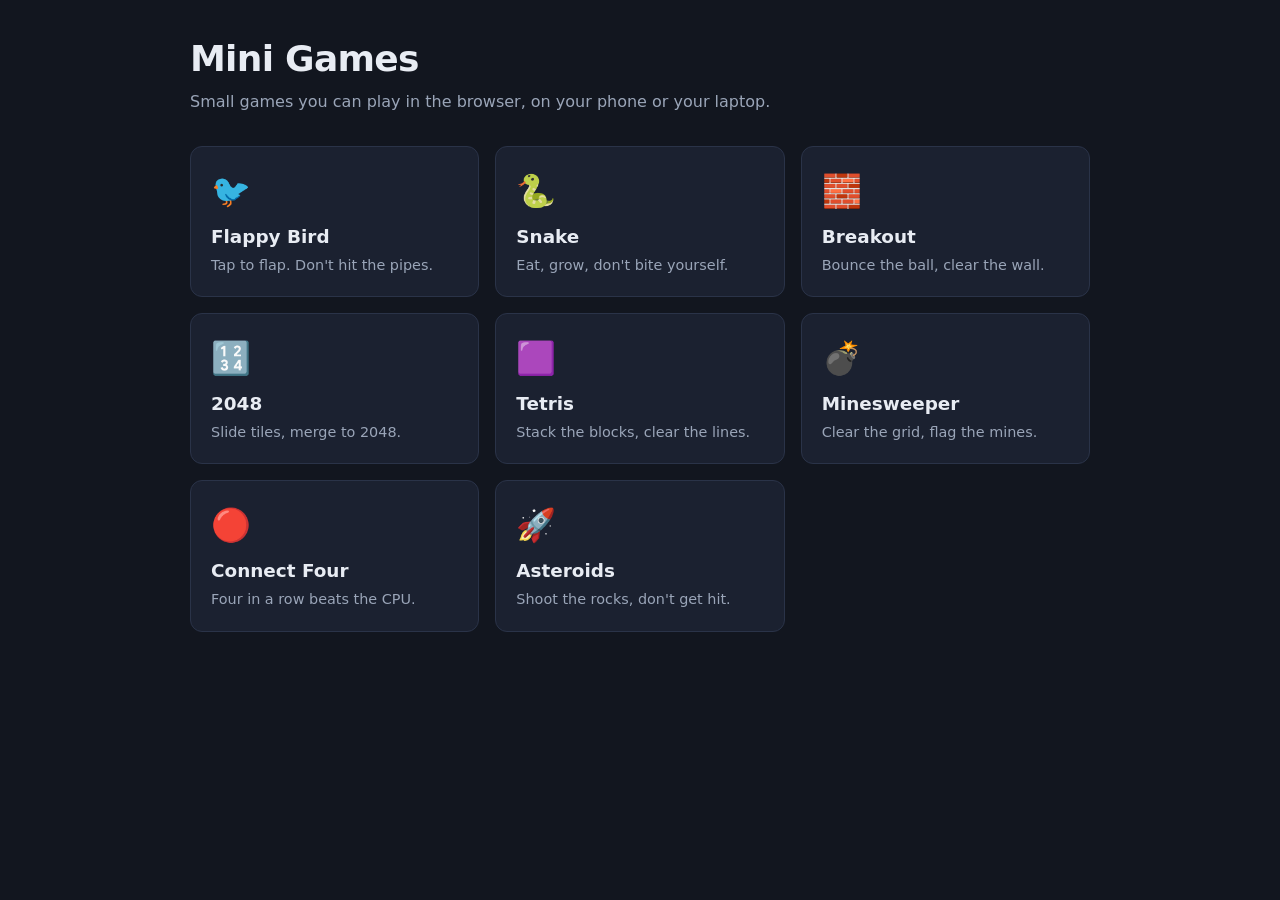
==== index.html @ f703fc3d "Add Asteroids Vector-drawn ship and rocks in a wrapping field. Rocks split twice before vanishing, w" ====
<!DOCTYPE html>
<html lang="en">
<head>
  <meta charset="utf-8">
  <meta name="viewport" content="width=device-width, initial-scale=1">
  <title>Mini Games</title>
  <link rel="stylesheet" href="style.css">
</head>
<body>
  <header>
    <h1>Mini Games</h1>
    <p>Small games you can play in the browser, on your phone or your laptop.</p>
  </header>

  <ul class="games">
    <li>
      <a href="games/flappy-bird/">
        <span class="emoji">🐦</span>
        <span class="name">Flappy Bird</span>
        <span class="desc">Tap to flap. Don't hit the pipes.</span>
      </a>
    </li>
    <li>
      <a href="games/snake/">
        <span class="emoji">🐍</span>
        <span class="name">Snake</span>
        <span class="desc">Eat, grow, don't bite yourself.</span>
      </a>
    </li>
    <li>
      <a href="games/breakout/">
        <span class="emoji">🧱</span>
        <span class="name">Breakout</span>
        <span class="desc">Bounce the ball, clear the wall.</span>
      </a>
    </li>
    <li>
      <a href="games/2048/">
        <span class="emoji">🔢</span>
        <span class="name">2048</span>
        <span class="desc">Slide tiles, merge to 2048.</span>
      </a>
    </li>
    <li>
      <a href="games/tetris/">
        <span class="emoji">🟪</span>
        <span class="name">Tetris</span>
        <span class="desc">Stack the blocks, clear the lines.</span>
      </a>
    </li>
    <li>
      <a href="games/minesweeper/">
        <span class="emoji">💣</span>
        <span class="name">Minesweeper</span>
        <span class="desc">Clear the grid, flag the mines.</span>
      </a>
    </li>
    <li>
      <a href="games/connect-four/">
        <span class="emoji">🔴</span>
        <span class="name">Connect Four</span>
        <span class="desc">Four in a row beats the CPU.</span>
      </a>
    </li>
    <li>
      <a href="games/asteroids/">
        <span class="emoji">🚀</span>
        <span class="name">Asteroids</span>
        <span class="desc">Shoot the rocks, don't get hit.</span>
      </a>
    </li>
  </ul>
</body>
</html>
---- style.css ----
* {
  box-sizing: border-box;
}

body {
  margin: 0;
  padding: 2rem 1.25rem 4rem;
  background: #12161f;
  color: #e8ecf3;
  font-family: system-ui, -apple-system, "Segoe UI", Roboto, sans-serif;
  line-height: 1.5;
}

header {
  max-width: 900px;
  margin: 0 auto 2rem;
}

h1 {
  margin: 0 0 0.25rem;
  font-size: 2.25rem;
  letter-spacing: -0.02em;
}

header p {
  margin: 0;
  color: #9aa5b8;
}

.games {
  list-style: none;
  margin: 0 auto;
  padding: 0;
  max-width: 900px;
  display: grid;
  grid-template-columns: repeat(auto-fit, minmax(220px, 1fr));
  gap: 1rem;
}

.games a {
  display: block;
  height: 100%;
  max-width: 340px;
  padding: 1.25rem;
  background: #1b2130;
  border: 1px solid #2a3348;
  border-radius: 12px;
  color: inherit;
  text-decoration: none;
  transition: transform 0.12s ease, border-color 0.12s ease;
}

.games a:hover,
.games a:focus-visible {
  transform: translateY(-2px);
  border-color: #4f7cff;
}

.emoji {
  display: block;
  font-size: 2rem;
}

.name {
  display: block;
  margin-top: 0.5rem;
  font-size: 1.15rem;
  font-weight: 600;
}

.desc {
  display: block;
  margin-top: 0.25rem;
  color: #9aa5b8;
  font-size: 0.9rem;
}
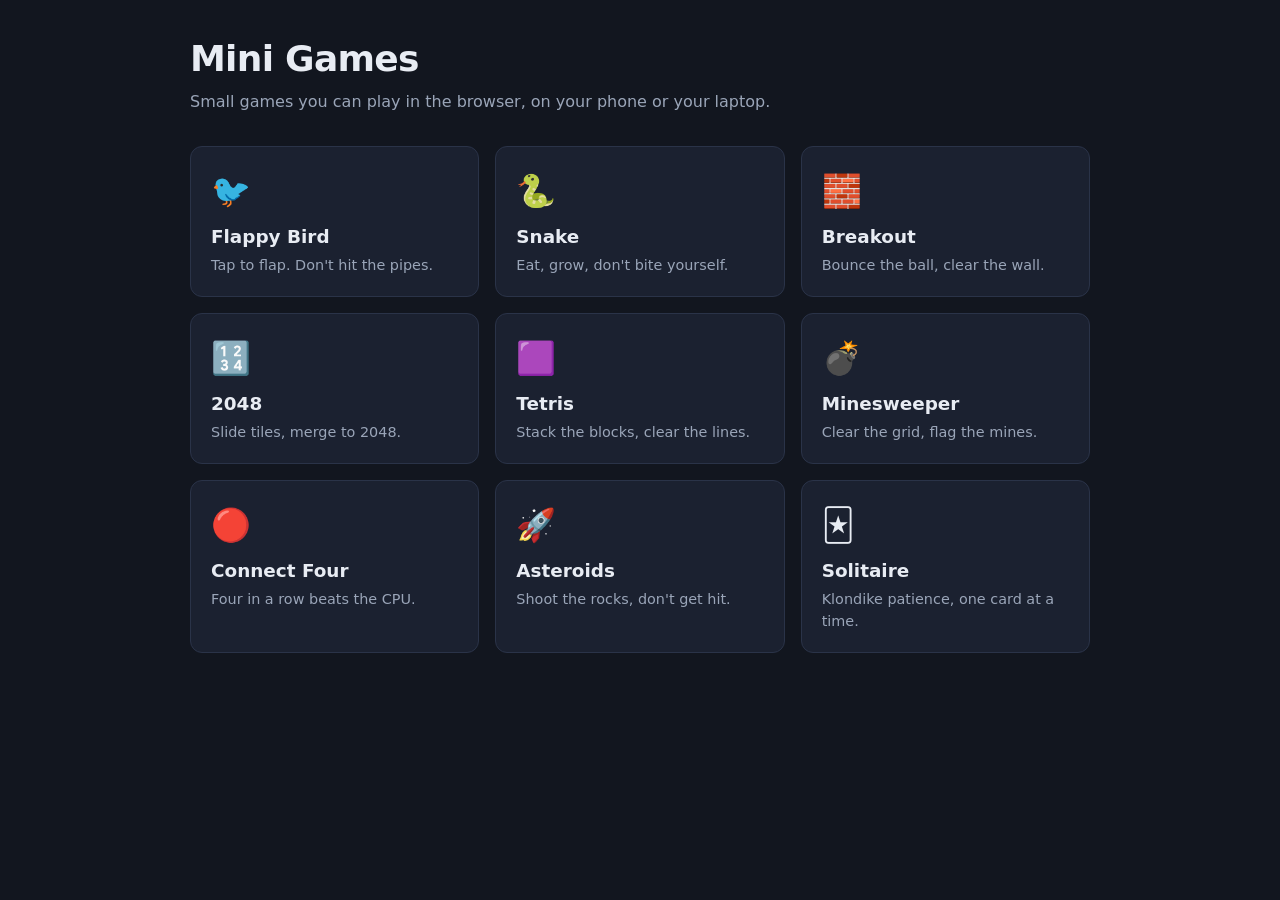
==== commit ce74d84b: "Add Solitaire Klondike, draw one. Tap a card to pick it up, tap a pile to put it down — no dragging," ====
--- a/index.html
+++ b/index.html
@@ -69,6 +69,13 @@
         <span class="desc">Shoot the rocks, don't get hit.</span>
       </a>
     </li>
+    <li>
+      <a href="games/solitaire/">
+        <span class="emoji">🃏</span>
+        <span class="name">Solitaire</span>
+        <span class="desc">Klondike patience, one card at a time.</span>
+      </a>
+    </li>
   </ul>
 </body>
 </html>
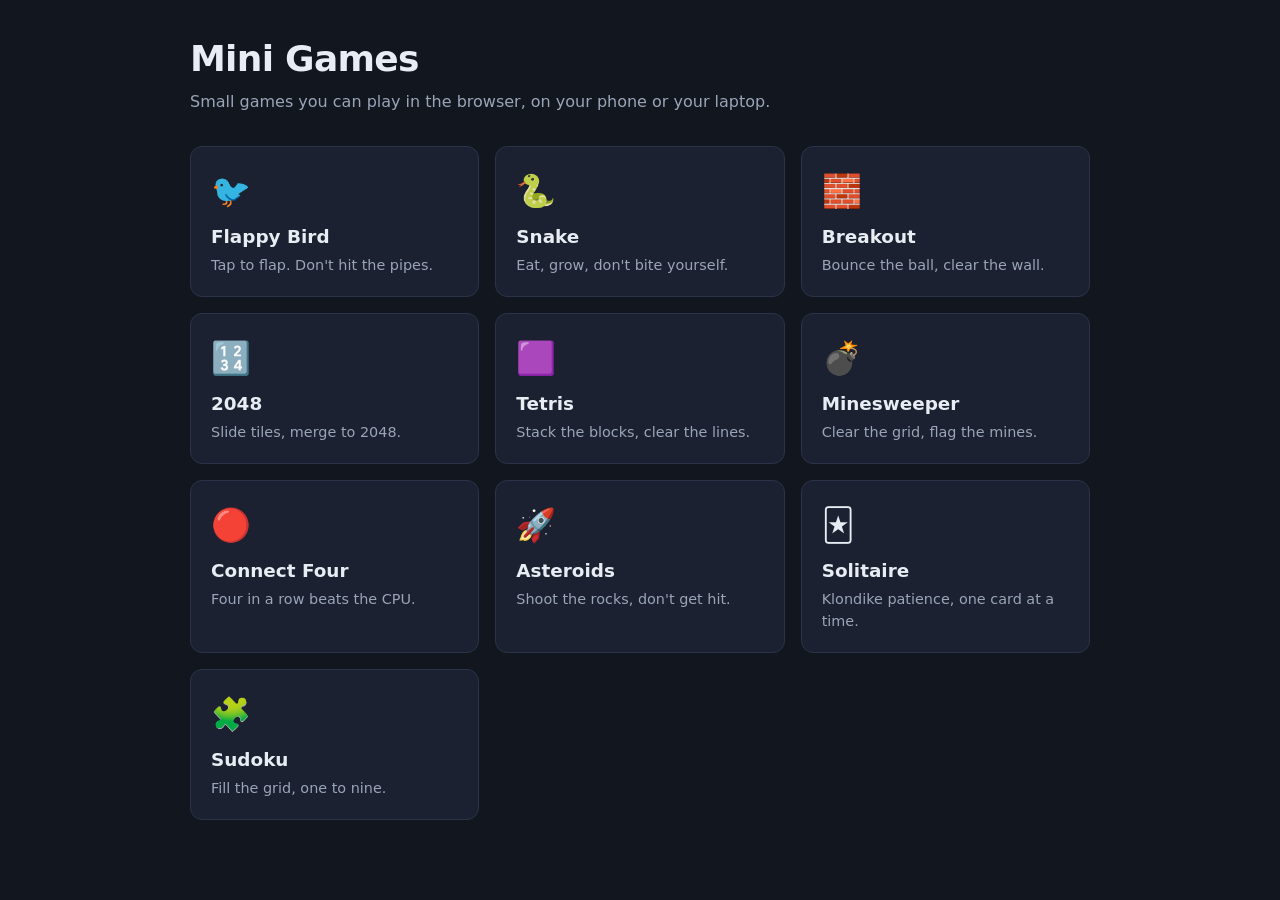
==== commit 7333a205: "Add Sudoku Puzzles are generated at run time: fill a grid by randomised backtracking, then dig cells" ====
--- a/index.html
+++ b/index.html
@@ -76,6 +76,13 @@
         <span class="desc">Klondike patience, one card at a time.</span>
       </a>
     </li>
+    <li>
+      <a href="games/sudoku/">
+        <span class="emoji">🧩</span>
+        <span class="name">Sudoku</span>
+        <span class="desc">Fill the grid, one to nine.</span>
+      </a>
+    </li>
   </ul>
 </body>
 </html>
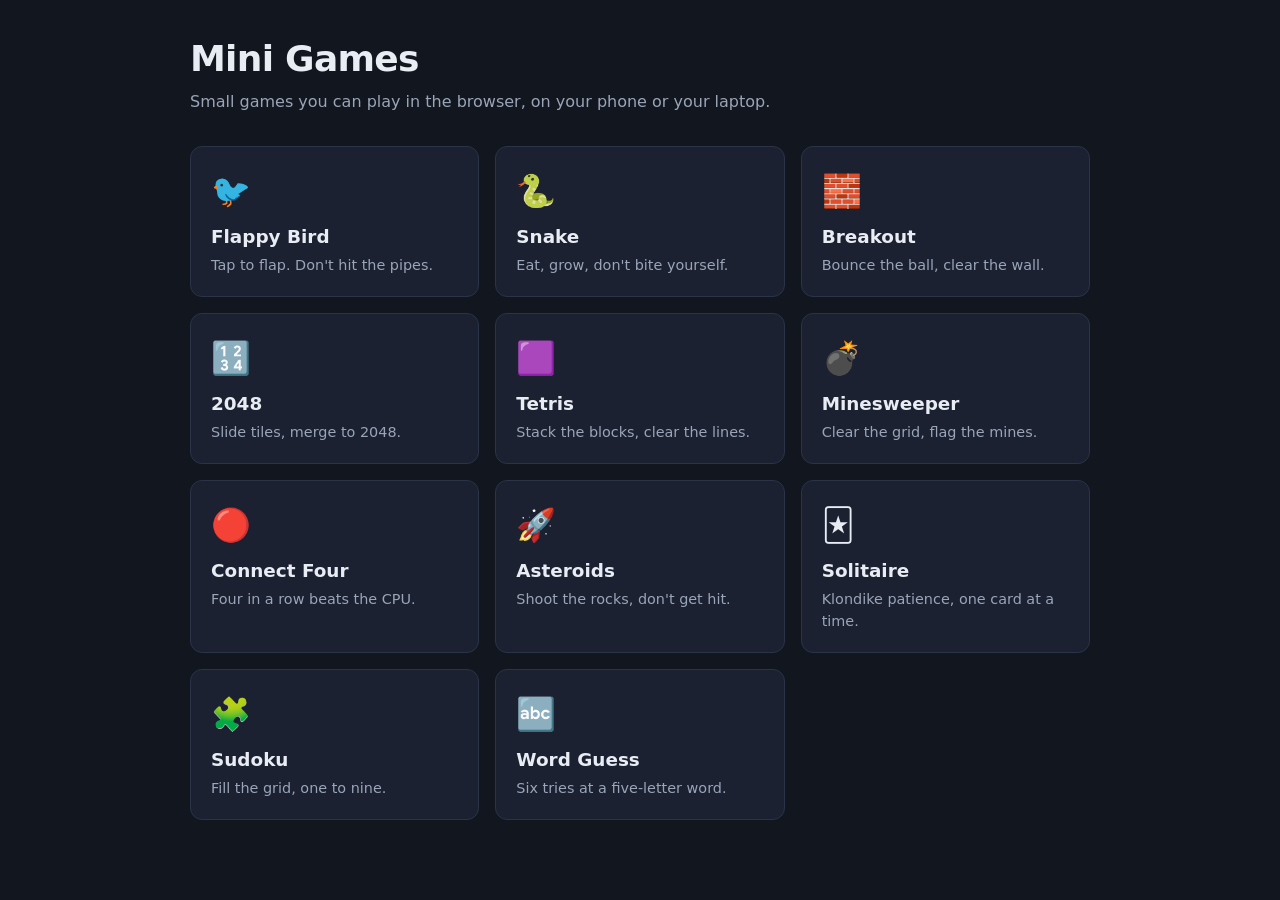
==== commit 9eb8b1d3: "Add Word Guess Six tries at a five-letter word, with an on-screen keyboard so it plays the same on a" ====
--- a/index.html
+++ b/index.html
@@ -83,6 +83,13 @@
         <span class="desc">Fill the grid, one to nine.</span>
       </a>
     </li>
+    <li>
+      <a href="games/word-guess/">
+        <span class="emoji">🔤</span>
+        <span class="name">Word Guess</span>
+        <span class="desc">Six tries at a five-letter word.</span>
+      </a>
+    </li>
   </ul>
 </body>
 </html>
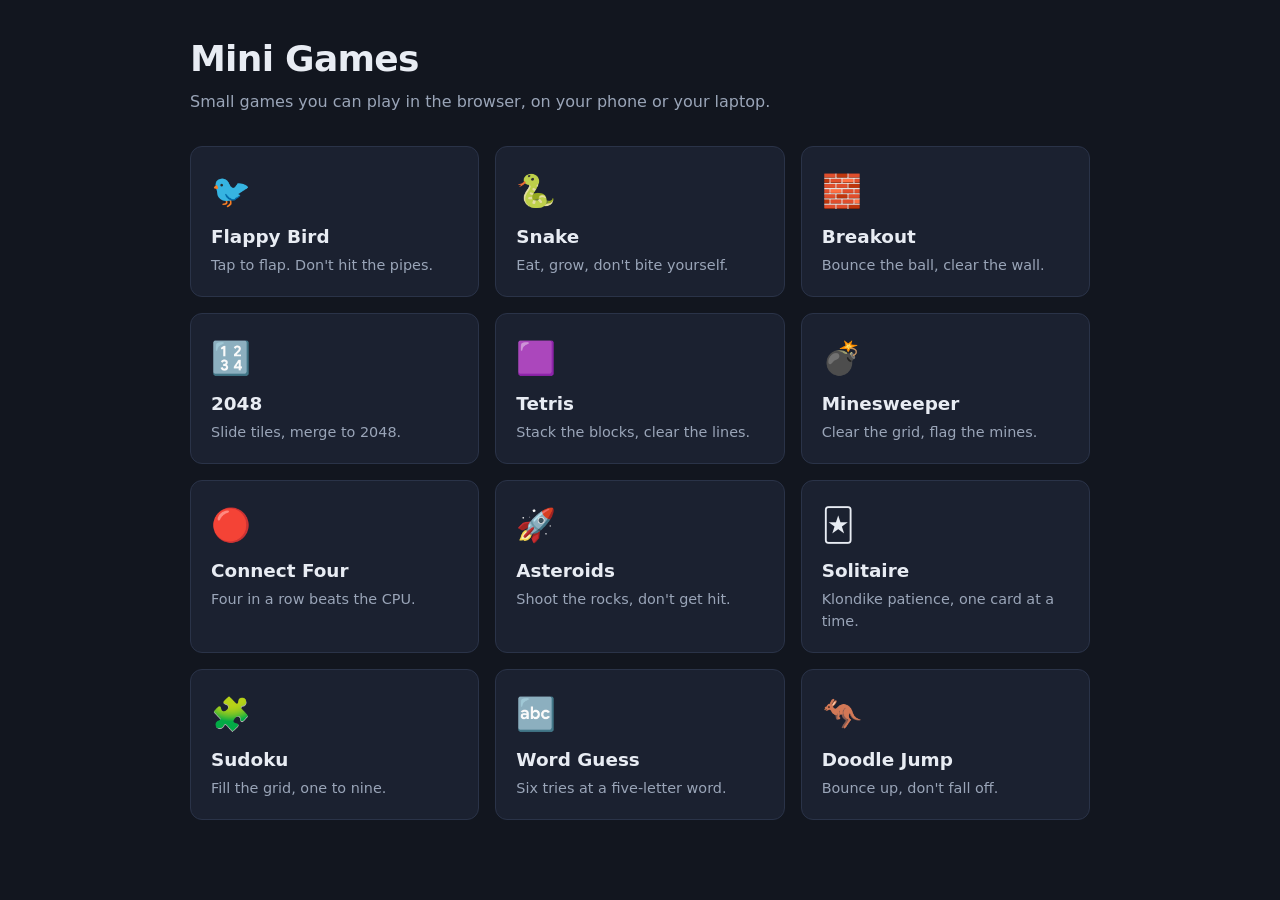
==== commit d8c3d867: "Add Doodle Jump Endless vertical climb. The player never really rises: once past the scroll line the" ====
--- a/index.html
+++ b/index.html
@@ -90,6 +90,13 @@
         <span class="desc">Six tries at a five-letter word.</span>
       </a>
     </li>
+    <li>
+      <a href="games/doodle-jump/">
+        <span class="emoji">🦘</span>
+        <span class="name">Doodle Jump</span>
+        <span class="desc">Bounce up, don't fall off.</span>
+      </a>
+    </li>
   </ul>
 </body>
 </html>
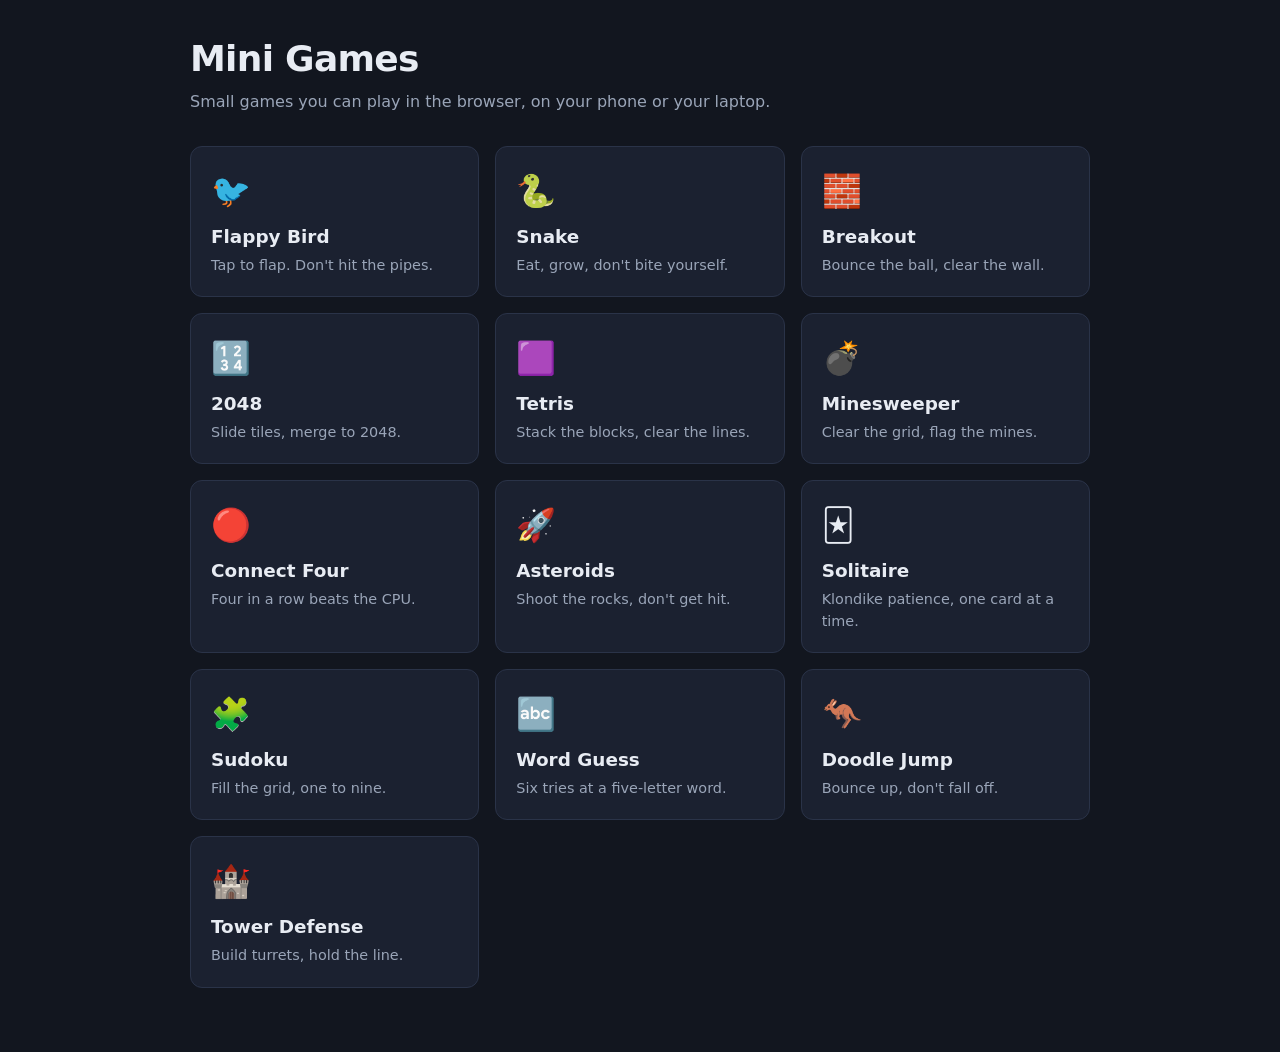
==== commit 170edc12: "Add Tower Defense Enemies walk a fixed route; you buy gun, cannon and frost towers on the ground eit" ====
--- a/index.html
+++ b/index.html
@@ -97,6 +97,13 @@
         <span class="desc">Bounce up, don't fall off.</span>
       </a>
     </li>
+    <li>
+      <a href="games/tower-defense/">
+        <span class="emoji">🏰</span>
+        <span class="name">Tower Defense</span>
+        <span class="desc">Build turrets, hold the line.</span>
+      </a>
+    </li>
   </ul>
 </body>
 </html>
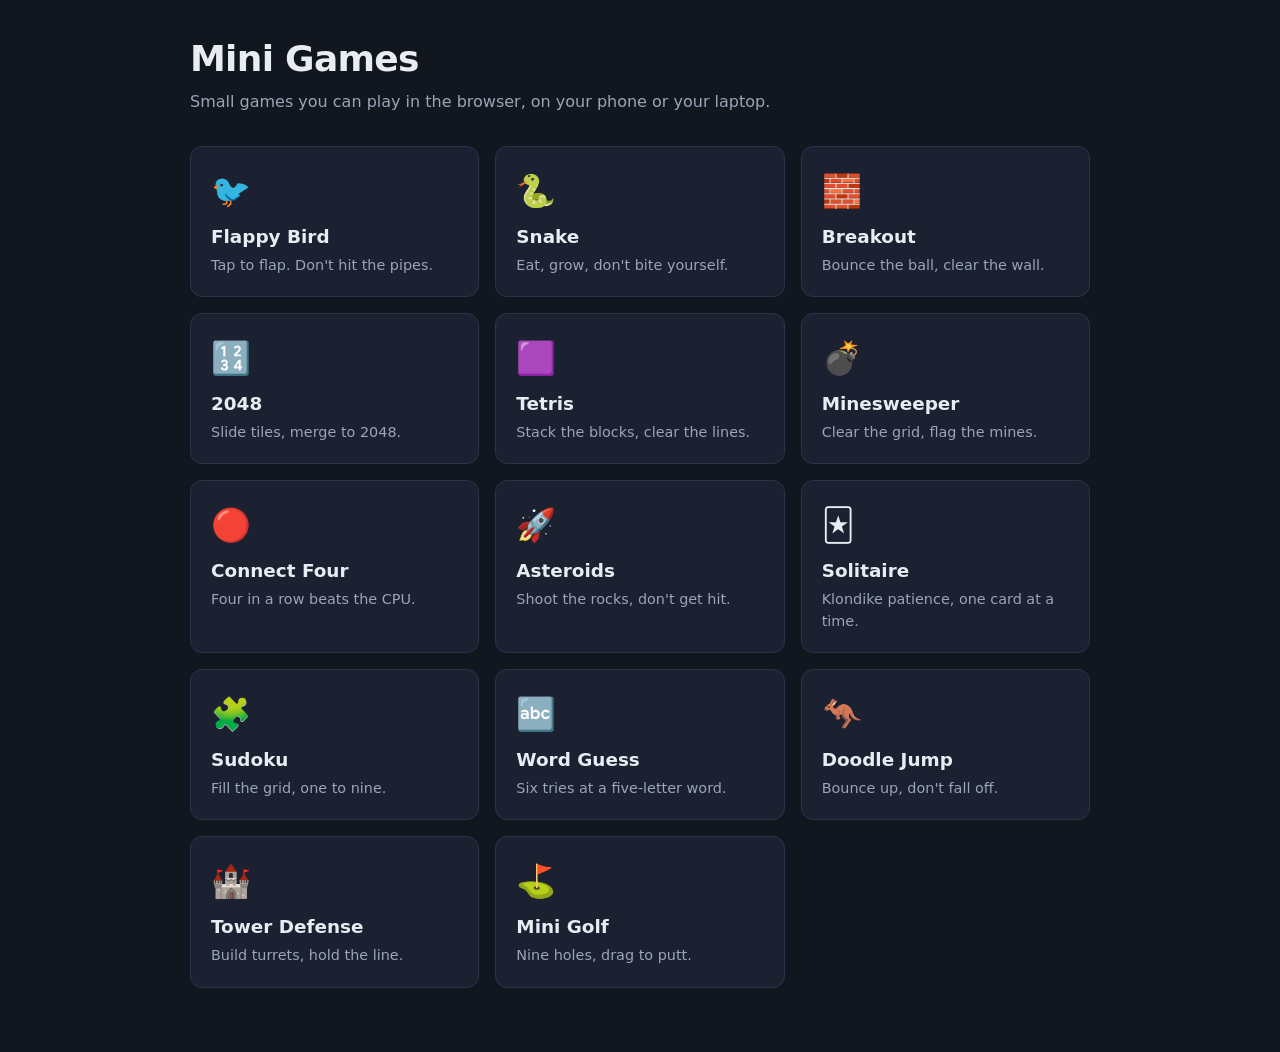
==== commit 2d76e59a: "Add Mini Golf Nine holes. Drag back from the ball to aim and set power, let go to putt. Walls bounce" ====
--- a/index.html
+++ b/index.html
@@ -104,6 +104,13 @@
         <span class="desc">Build turrets, hold the line.</span>
       </a>
     </li>
+    <li>
+      <a href="games/mini-golf/">
+        <span class="emoji">⛳</span>
+        <span class="name">Mini Golf</span>
+        <span class="desc">Nine holes, drag to putt.</span>
+      </a>
+    </li>
   </ul>
 </body>
 </html>
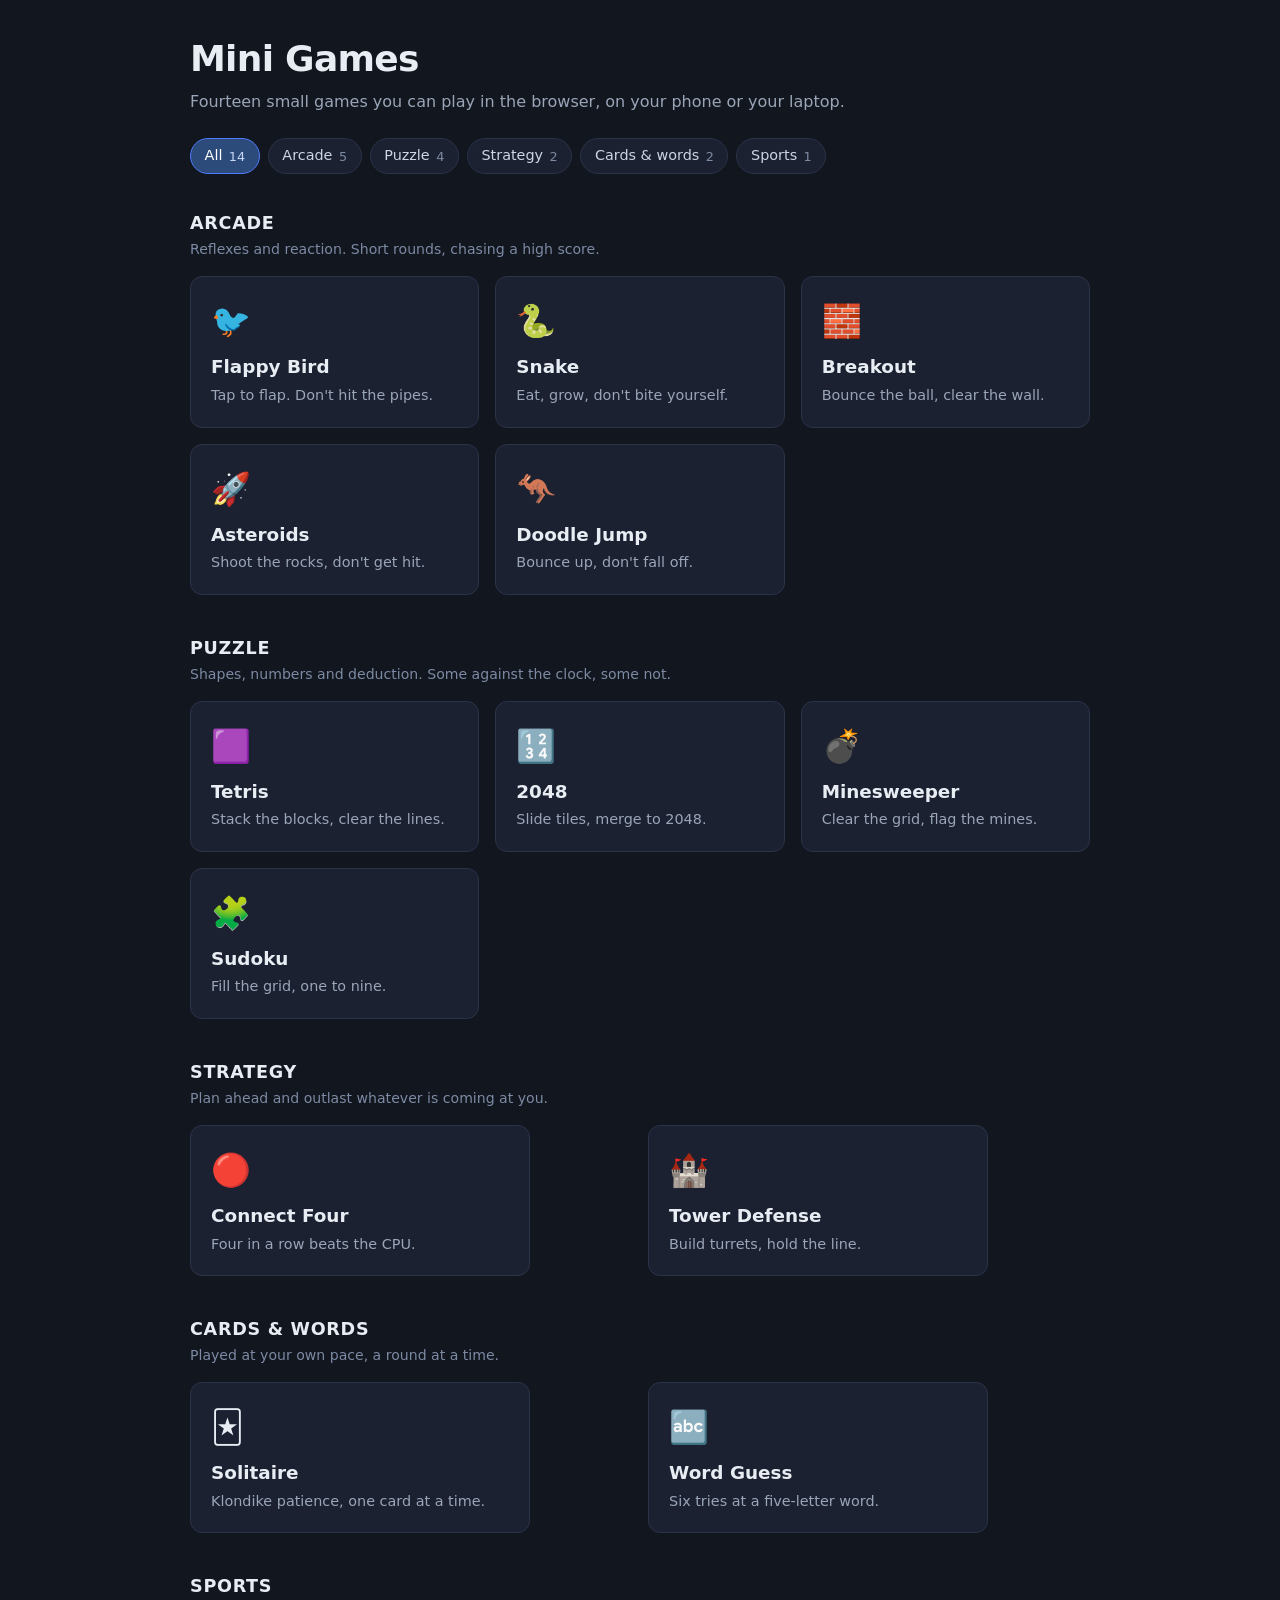
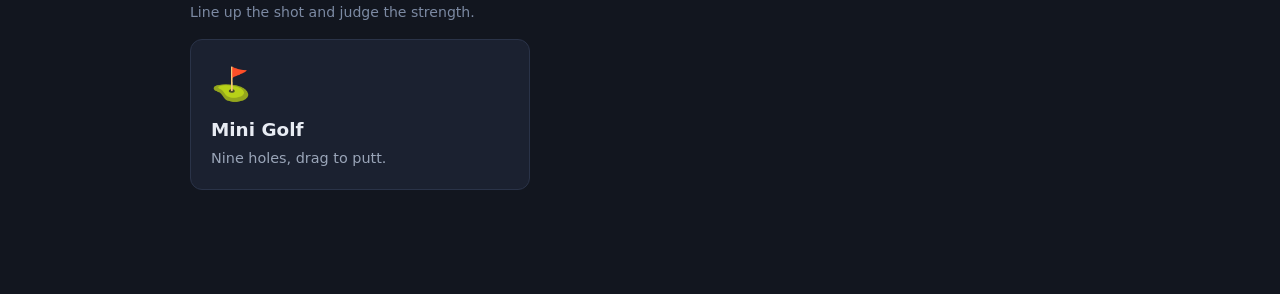
==== commit 2bb9dc26: "Group the hub by genre Fourteen games had outgrown a single flat list. The hub now splits them into " ====
--- a/index.html
+++ b/index.html
@@ -9,108 +9,153 @@
 <body>
   <header>
     <h1>Mini Games</h1>
-    <p>Small games you can play in the browser, on your phone or your laptop.</p>
+    <p>Fourteen small games you can play in the browser, on your phone or your laptop.</p>
   </header>
 
-  <ul class="games">
-    <li>
-      <a href="games/flappy-bird/">
-        <span class="emoji">🐦</span>
-        <span class="name">Flappy Bird</span>
-        <span class="desc">Tap to flap. Don't hit the pipes.</span>
-      </a>
-    </li>
-    <li>
-      <a href="games/snake/">
-        <span class="emoji">🐍</span>
-        <span class="name">Snake</span>
-        <span class="desc">Eat, grow, don't bite yourself.</span>
-      </a>
-    </li>
-    <li>
-      <a href="games/breakout/">
-        <span class="emoji">🧱</span>
-        <span class="name">Breakout</span>
-        <span class="desc">Bounce the ball, clear the wall.</span>
-      </a>
-    </li>
-    <li>
-      <a href="games/2048/">
-        <span class="emoji">🔢</span>
-        <span class="name">2048</span>
-        <span class="desc">Slide tiles, merge to 2048.</span>
-      </a>
-    </li>
-    <li>
-      <a href="games/tetris/">
-        <span class="emoji">🟪</span>
-        <span class="name">Tetris</span>
-        <span class="desc">Stack the blocks, clear the lines.</span>
-      </a>
-    </li>
-    <li>
-      <a href="games/minesweeper/">
-        <span class="emoji">💣</span>
-        <span class="name">Minesweeper</span>
-        <span class="desc">Clear the grid, flag the mines.</span>
-      </a>
-    </li>
-    <li>
-      <a href="games/connect-four/">
-        <span class="emoji">🔴</span>
-        <span class="name">Connect Four</span>
-        <span class="desc">Four in a row beats the CPU.</span>
-      </a>
-    </li>
-    <li>
-      <a href="games/asteroids/">
-        <span class="emoji">🚀</span>
-        <span class="name">Asteroids</span>
-        <span class="desc">Shoot the rocks, don't get hit.</span>
-      </a>
-    </li>
-    <li>
-      <a href="games/solitaire/">
-        <span class="emoji">🃏</span>
-        <span class="name">Solitaire</span>
-        <span class="desc">Klondike patience, one card at a time.</span>
-      </a>
-    </li>
-    <li>
-      <a href="games/sudoku/">
-        <span class="emoji">🧩</span>
-        <span class="name">Sudoku</span>
-        <span class="desc">Fill the grid, one to nine.</span>
-      </a>
-    </li>
-    <li>
-      <a href="games/word-guess/">
-        <span class="emoji">🔤</span>
-        <span class="name">Word Guess</span>
-        <span class="desc">Six tries at a five-letter word.</span>
-      </a>
-    </li>
-    <li>
-      <a href="games/doodle-jump/">
-        <span class="emoji">🦘</span>
-        <span class="name">Doodle Jump</span>
-        <span class="desc">Bounce up, don't fall off.</span>
-      </a>
-    </li>
-    <li>
-      <a href="games/tower-defense/">
-        <span class="emoji">🏰</span>
-        <span class="name">Tower Defense</span>
-        <span class="desc">Build turrets, hold the line.</span>
-      </a>
-    </li>
-    <li>
-      <a href="games/mini-golf/">
-        <span class="emoji">⛳</span>
-        <span class="name">Mini Golf</span>
-        <span class="desc">Nine holes, drag to putt.</span>
-      </a>
-    </li>
-  </ul>
+  <nav class="filters" aria-label="Filter games by genre">
+    <button class="chip is-active" data-filter="all" aria-pressed="true">All <span class="count">14</span></button>
+    <button class="chip" data-filter="arcade" aria-pressed="false">Arcade <span class="count">5</span></button>
+    <button class="chip" data-filter="puzzle" aria-pressed="false">Puzzle <span class="count">4</span></button>
+    <button class="chip" data-filter="strategy" aria-pressed="false">Strategy <span class="count">2</span></button>
+    <button class="chip" data-filter="cards" aria-pressed="false">Cards &amp; words <span class="count">2</span></button>
+    <button class="chip" data-filter="sports" aria-pressed="false">Sports <span class="count">1</span></button>
+  </nav>
+
+  <main>
+    <section class="genre" data-genre="arcade">
+      <h2>Arcade</h2>
+      <p class="genre-note">Reflexes and reaction. Short rounds, chasing a high score.</p>
+      <ul class="games">
+        <li>
+          <a href="games/flappy-bird/">
+            <span class="emoji">🐦</span>
+            <span class="name">Flappy Bird</span>
+            <span class="desc">Tap to flap. Don't hit the pipes.</span>
+          </a>
+        </li>
+        <li>
+          <a href="games/snake/">
+            <span class="emoji">🐍</span>
+            <span class="name">Snake</span>
+            <span class="desc">Eat, grow, don't bite yourself.</span>
+          </a>
+        </li>
+        <li>
+          <a href="games/breakout/">
+            <span class="emoji">🧱</span>
+            <span class="name">Breakout</span>
+            <span class="desc">Bounce the ball, clear the wall.</span>
+          </a>
+        </li>
+        <li>
+          <a href="games/asteroids/">
+            <span class="emoji">🚀</span>
+            <span class="name">Asteroids</span>
+            <span class="desc">Shoot the rocks, don't get hit.</span>
+          </a>
+        </li>
+        <li>
+          <a href="games/doodle-jump/">
+            <span class="emoji">🦘</span>
+            <span class="name">Doodle Jump</span>
+            <span class="desc">Bounce up, don't fall off.</span>
+          </a>
+        </li>
+      </ul>
+    </section>
+
+    <section class="genre" data-genre="puzzle">
+      <h2>Puzzle</h2>
+      <p class="genre-note">Shapes, numbers and deduction. Some against the clock, some not.</p>
+      <ul class="games">
+        <li>
+          <a href="games/tetris/">
+            <span class="emoji">🟪</span>
+            <span class="name">Tetris</span>
+            <span class="desc">Stack the blocks, clear the lines.</span>
+          </a>
+        </li>
+        <li>
+          <a href="games/2048/">
+            <span class="emoji">🔢</span>
+            <span class="name">2048</span>
+            <span class="desc">Slide tiles, merge to 2048.</span>
+          </a>
+        </li>
+        <li>
+          <a href="games/minesweeper/">
+            <span class="emoji">💣</span>
+            <span class="name">Minesweeper</span>
+            <span class="desc">Clear the grid, flag the mines.</span>
+          </a>
+        </li>
+        <li>
+          <a href="games/sudoku/">
+            <span class="emoji">🧩</span>
+            <span class="name">Sudoku</span>
+            <span class="desc">Fill the grid, one to nine.</span>
+          </a>
+        </li>
+      </ul>
+    </section>
+
+    <section class="genre" data-genre="strategy">
+      <h2>Strategy</h2>
+      <p class="genre-note">Plan ahead and outlast whatever is coming at you.</p>
+      <ul class="games">
+        <li>
+          <a href="games/connect-four/">
+            <span class="emoji">🔴</span>
+            <span class="name">Connect Four</span>
+            <span class="desc">Four in a row beats the CPU.</span>
+          </a>
+        </li>
+        <li>
+          <a href="games/tower-defense/">
+            <span class="emoji">🏰</span>
+            <span class="name">Tower Defense</span>
+            <span class="desc">Build turrets, hold the line.</span>
+          </a>
+        </li>
+      </ul>
+    </section>
+
+    <section class="genre" data-genre="cards">
+      <h2>Cards &amp; words</h2>
+      <p class="genre-note">Played at your own pace, a round at a time.</p>
+      <ul class="games">
+        <li>
+          <a href="games/solitaire/">
+            <span class="emoji">🃏</span>
+            <span class="name">Solitaire</span>
+            <span class="desc">Klondike patience, one card at a time.</span>
+          </a>
+        </li>
+        <li>
+          <a href="games/word-guess/">
+            <span class="emoji">🔤</span>
+            <span class="name">Word Guess</span>
+            <span class="desc">Six tries at a five-letter word.</span>
+          </a>
+        </li>
+      </ul>
+    </section>
+
+    <section class="genre" data-genre="sports">
+      <h2>Sports</h2>
+      <p class="genre-note">Line up the shot and judge the strength.</p>
+      <ul class="games">
+        <li>
+          <a href="games/mini-golf/">
+            <span class="emoji">⛳</span>
+            <span class="name">Mini Golf</span>
+            <span class="desc">Nine holes, drag to putt.</span>
+          </a>
+        </li>
+      </ul>
+    </section>
+  </main>
+
+  <script src="hub.js"></script>
 </body>
 </html>
--- a/style.css
+++ b/style.css
@@ -11,9 +11,16 @@
   line-height: 1.5;
 }
 
+header,
+.filters,
+main {
+  max-width: 900px;
+  margin-left: auto;
+  margin-right: auto;
+}
+
 header {
-  max-width: 900px;
-  margin: 0 auto 2rem;
+  margin-bottom: 1.5rem;
 }
 
 h1 {
@@ -27,11 +34,77 @@
   color: #9aa5b8;
 }
 
+/* Genre filter */
+.filters {
+  display: flex;
+  flex-wrap: wrap;
+  gap: 0.5rem;
+  margin-bottom: 2.25rem;
+}
+
+.chip {
+  display: inline-flex;
+  align-items: center;
+  gap: 0.4rem;
+  padding: 0.4rem 0.85rem;
+  border: 1px solid #2a3348;
+  border-radius: 999px;
+  background: #1b2130;
+  color: #cdd6e4;
+  font: inherit;
+  font-size: 0.9rem;
+  cursor: pointer;
+  transition: border-color 0.12s ease, background 0.12s ease, color 0.12s ease;
+}
+
+.chip:hover {
+  border-color: #4f7cff;
+}
+
+.chip.is-active {
+  background: #2c4a7a;
+  border-color: #4f7cff;
+  color: #fff;
+}
+
+.chip .count {
+  color: #7c8aa3;
+  font-size: 0.8rem;
+  font-variant-numeric: tabular-nums;
+}
+
+.chip.is-active .count {
+  color: #c7d6f5;
+}
+
+/* Genre sections */
+.genre {
+  margin-bottom: 2.5rem;
+}
+
+.genre[hidden] {
+  display: none;
+}
+
+.genre h2 {
+  margin: 0;
+  font-size: 1.1rem;
+  letter-spacing: 0.04em;
+  text-transform: uppercase;
+  color: #e8ecf3;
+}
+
+.genre-note {
+  margin: 0.15rem 0 1rem;
+  color: #7c8aa3;
+  font-size: 0.88rem;
+}
+
+/* Game cards */
 .games {
   list-style: none;
-  margin: 0 auto;
+  margin: 0;
   padding: 0;
-  max-width: 900px;
   display: grid;
   grid-template-columns: repeat(auto-fit, minmax(220px, 1fr));
   gap: 1rem;
